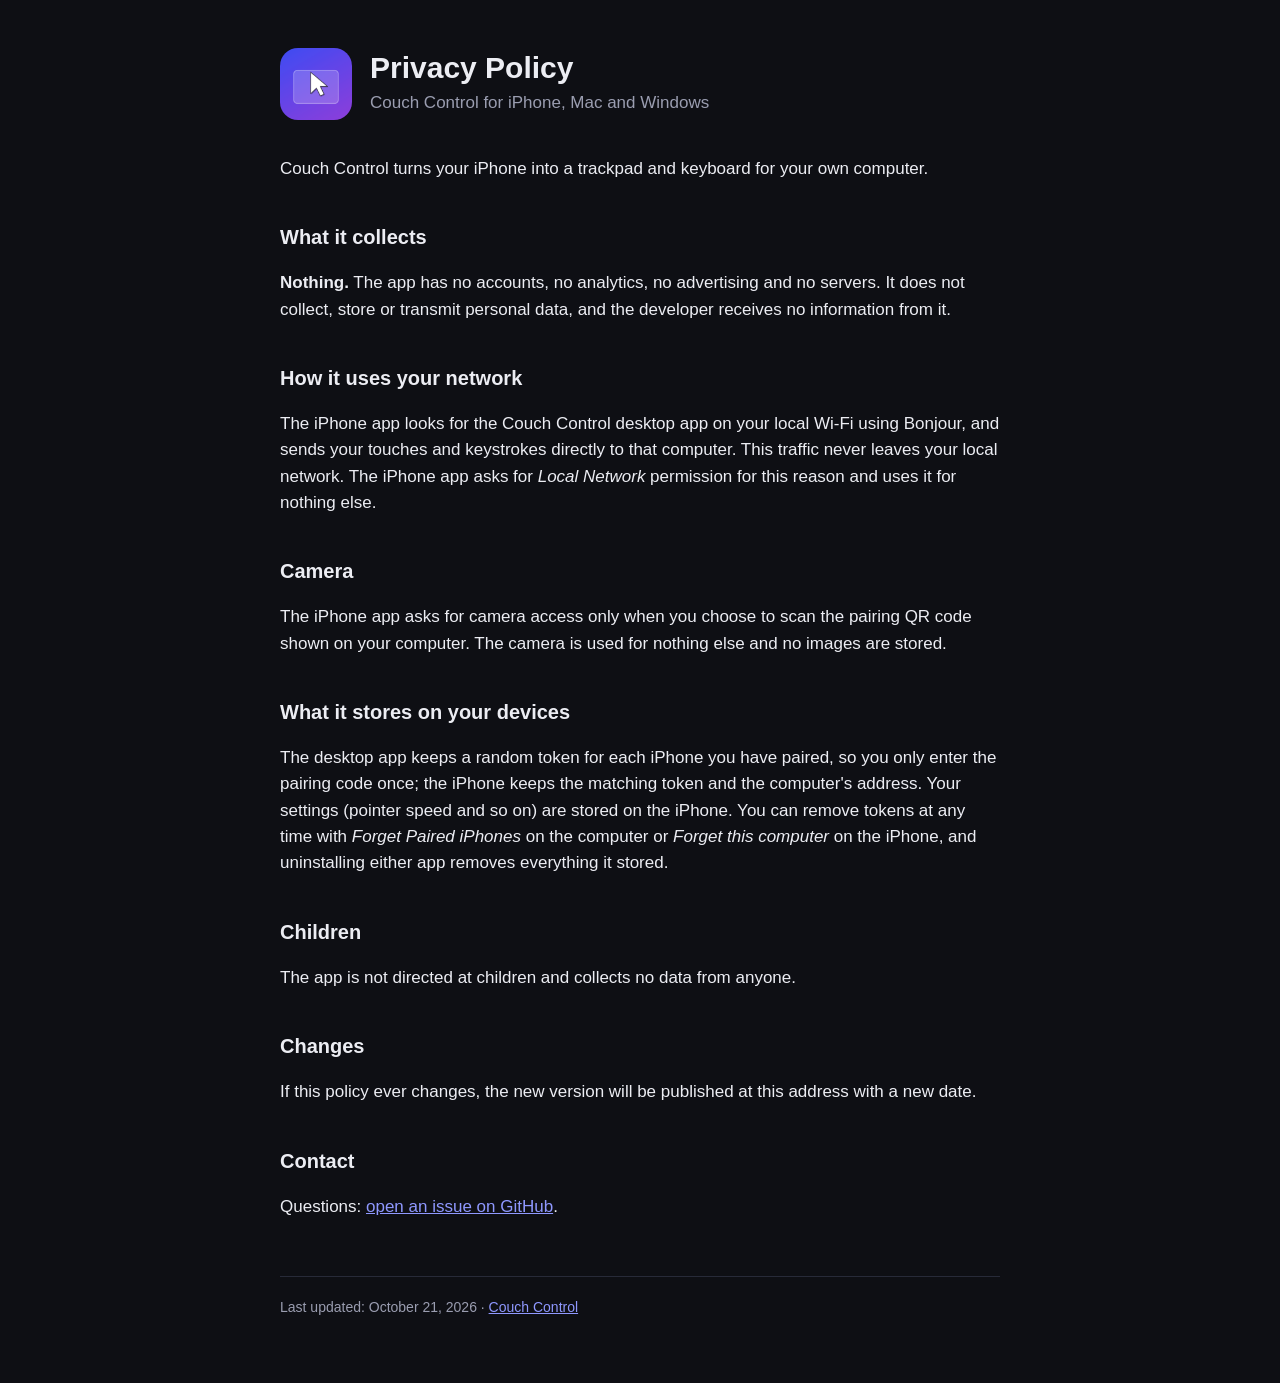
==== docs/privacy.html @ a5ca00cc "Project site and privacy policy for GitHub Pages docs/ holds a landing page with download links, a g" ====
<!doctype html>
<html lang="en">
<head>
<meta charset="utf-8">
<meta name="viewport" content="width=device-width, initial-scale=1">
<title>Couch Control — Privacy Policy</title>
<link rel="icon" href="icon.png">
<link rel="stylesheet" href="style.css">
</head>
<body>
<main>
  <header>
    <img src="icon.png" alt="">
    <div>
      <h1>Privacy Policy</h1>
      <p>Couch Control for iPhone, Mac and Windows</p>
    </div>
  </header>

  <p>Couch Control turns your iPhone into a trackpad and keyboard for your own computer.</p>

  <h2>What it collects</h2>
  <p><strong>Nothing.</strong> The app has no accounts, no analytics, no advertising and no servers. It does not collect, store or transmit personal data, and the developer receives no information from it.</p>

  <h2>How it uses your network</h2>
  <p>The iPhone app looks for the Couch Control desktop app on your local Wi-Fi using Bonjour, and sends your touches and keystrokes directly to that computer. This traffic never leaves your local network. The iPhone app asks for <em>Local Network</em> permission for this reason and uses it for nothing else.</p>

  <h2>Camera</h2>
  <p>The iPhone app asks for camera access only when you choose to scan the pairing QR code shown on your computer. The camera is used for nothing else and no images are stored.</p>

  <h2>What it stores on your devices</h2>
  <p>The desktop app keeps a random token for each iPhone you have paired, so you only enter the pairing code once; the iPhone keeps the matching token and the computer's address. Your settings (pointer speed and so on) are stored on the iPhone. You can remove tokens at any time with <em>Forget Paired iPhones</em> on the computer or <em>Forget this computer</em> on the iPhone, and uninstalling either app removes everything it stored.</p>

  <h2>Children</h2>
  <p>The app is not directed at children and collects no data from anyone.</p>

  <h2>Changes</h2>
  <p>If this policy ever changes, the new version will be published at this address with a new date.</p>

  <h2>Contact</h2>
  <p>Questions: <a href="https://github.com/sebastianvidal/couch-control/issues">open an issue on GitHub</a>.</p>

  <footer>Last updated: October 21, 2026 · <a href="index.html">Couch Control</a></footer>
</main>
</body>
</html>
---- docs/style.css ----
:root {
  color-scheme: dark;
  --bg: #0e0f14;
  --panel: #181a23;
  --text: #ecedf3;
  --muted: #9a9db0;
  --accent: #5a66f2;
  --accent-2: #8c40d9;
  --border: #272a38;
}
* { box-sizing: border-box; }
html, body { margin: 0; }
body {
  font: 17px/1.55 -apple-system, BlinkMacSystemFont, "Segoe UI", Inter, sans-serif;
  background: var(--bg);
  color: var(--text);
  -webkit-font-smoothing: antialiased;
}
main { max-width: 760px; margin: 0 auto; padding: 48px 20px 64px; }
header { display: flex; align-items: center; gap: 18px; margin-bottom: 36px; }
header img { width: 72px; height: 72px; border-radius: 18px; }
header h1 { font-size: 30px; margin: 0; line-height: 1.1; }
header p { margin: 6px 0 0; color: var(--muted); }
.hero { font-size: 22px; font-weight: 500; margin: 0 0 24px; }
.buttons { display: flex; flex-wrap: wrap; gap: 12px; margin: 28px 0 44px; }
.btn {
  display: inline-block; padding: 12px 20px; border-radius: 12px; text-decoration: none;
  font-weight: 600; color: #fff; background: linear-gradient(135deg, var(--accent), var(--accent-2));
}
.btn.secondary { background: var(--panel); border: 1px solid var(--border); color: var(--text); }
h2 { font-size: 20px; margin: 40px 0 12px; }
p, li { color: var(--text); }
.muted { color: var(--muted); }
ol, ul { padding-left: 22px; }
li { margin: 6px 0; }
table { width: 100%; border-collapse: collapse; font-size: 15px; }
th, td { text-align: left; padding: 9px 10px; border-bottom: 1px solid var(--border); vertical-align: top; }
th { color: var(--muted); font-weight: 500; }
code { background: var(--panel); border: 1px solid var(--border); padding: 1px 6px; border-radius: 6px; font-size: 14px; }
footer { margin-top: 56px; padding-top: 20px; border-top: 1px solid var(--border); color: var(--muted); font-size: 14px; }
a { color: #8f98ff; }
@media (max-width: 480px) {
  header { flex-direction: column; align-items: flex-start; }
  header h1 { font-size: 26px; }
  .hero { font-size: 19px; }
}
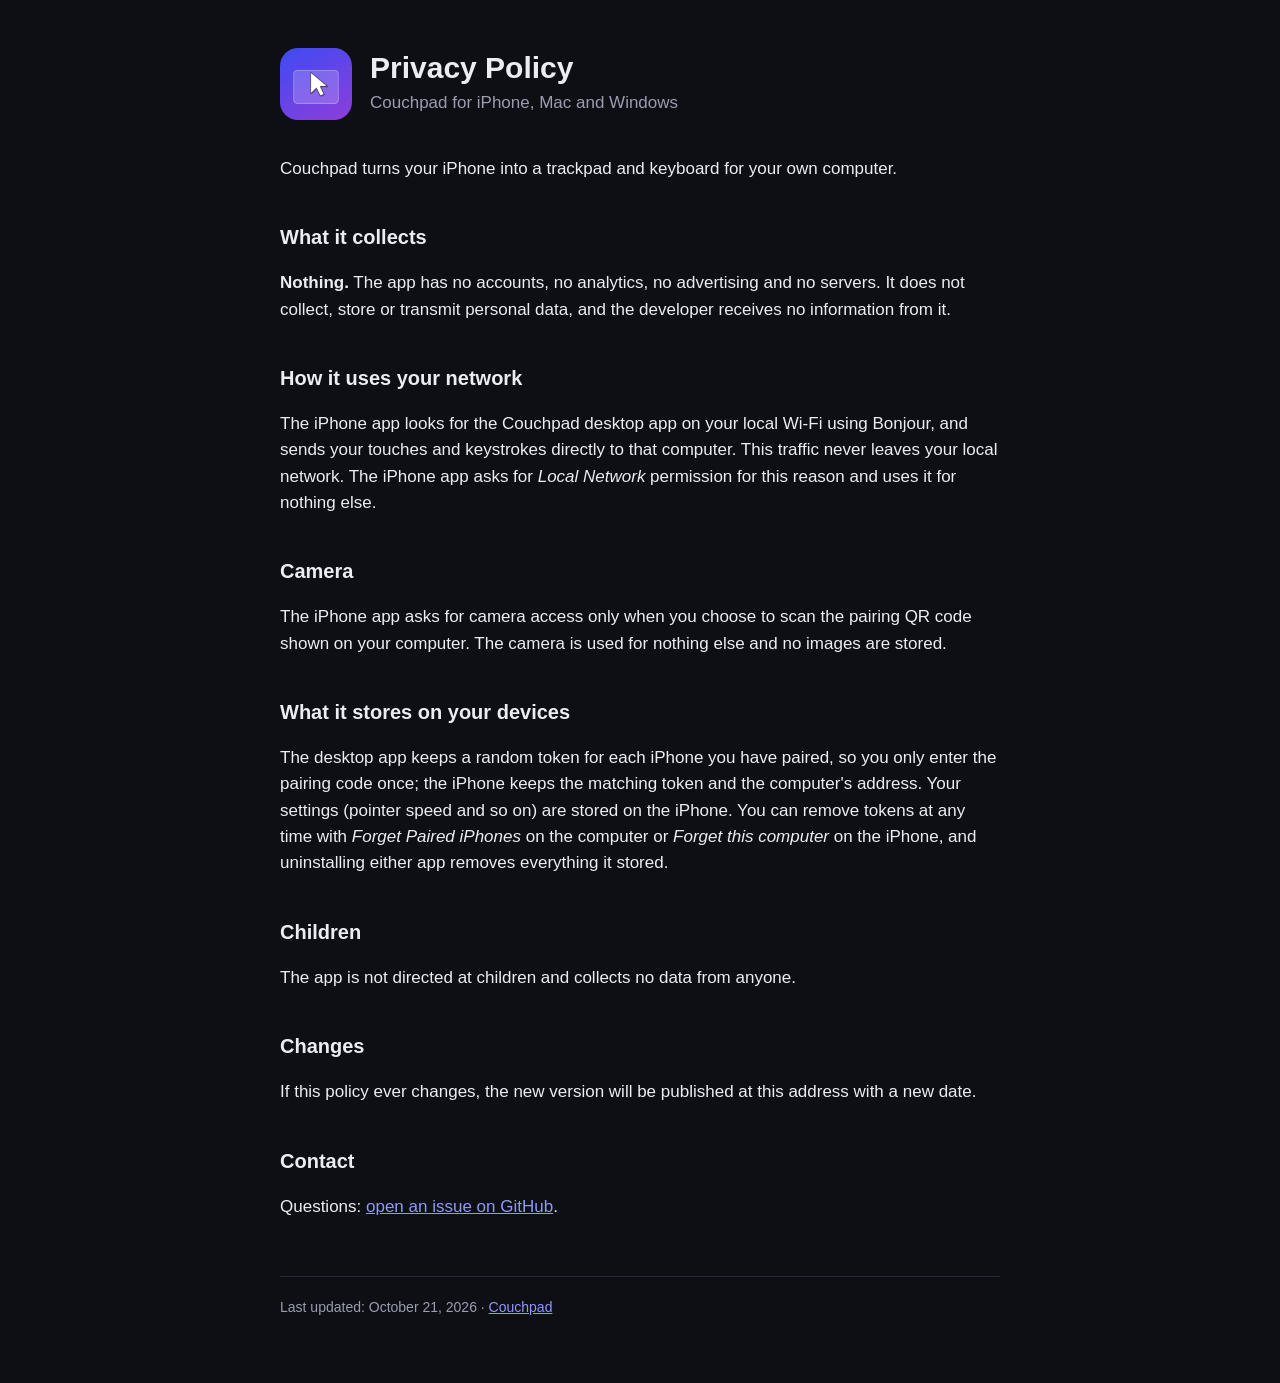
==== commit a5b782fb: "Rename to Couchpad "Couch Control" is taken on the App Store. User-facing names, window titles, prod" ====
--- a/docs/privacy.html
+++ b/docs/privacy.html
@@ -3,7 +3,7 @@
 <head>
 <meta charset="utf-8">
 <meta name="viewport" content="width=device-width, initial-scale=1">
-<title>Couch Control — Privacy Policy</title>
+<title>Couchpad — Privacy Policy</title>
 <link rel="icon" href="icon.png">
 <link rel="stylesheet" href="style.css">
 </head>
@@ -13,17 +13,17 @@
     <img src="icon.png" alt="">
     <div>
       <h1>Privacy Policy</h1>
-      <p>Couch Control for iPhone, Mac and Windows</p>
+      <p>Couchpad for iPhone, Mac and Windows</p>
     </div>
   </header>
 
-  <p>Couch Control turns your iPhone into a trackpad and keyboard for your own computer.</p>
+  <p>Couchpad turns your iPhone into a trackpad and keyboard for your own computer.</p>
 
   <h2>What it collects</h2>
   <p><strong>Nothing.</strong> The app has no accounts, no analytics, no advertising and no servers. It does not collect, store or transmit personal data, and the developer receives no information from it.</p>
 
   <h2>How it uses your network</h2>
-  <p>The iPhone app looks for the Couch Control desktop app on your local Wi-Fi using Bonjour, and sends your touches and keystrokes directly to that computer. This traffic never leaves your local network. The iPhone app asks for <em>Local Network</em> permission for this reason and uses it for nothing else.</p>
+  <p>The iPhone app looks for the Couchpad desktop app on your local Wi-Fi using Bonjour, and sends your touches and keystrokes directly to that computer. This traffic never leaves your local network. The iPhone app asks for <em>Local Network</em> permission for this reason and uses it for nothing else.</p>
 
   <h2>Camera</h2>
   <p>The iPhone app asks for camera access only when you choose to scan the pairing QR code shown on your computer. The camera is used for nothing else and no images are stored.</p>
@@ -38,9 +38,9 @@
   <p>If this policy ever changes, the new version will be published at this address with a new date.</p>
 
   <h2>Contact</h2>
-  <p>Questions: <a href="https://github.com/sebastianvidal/couch-control/issues">open an issue on GitHub</a>.</p>
+  <p>Questions: <a href="https://github.com/sebastianvidal/couchpad/issues">open an issue on GitHub</a>.</p>
 
-  <footer>Last updated: October 21, 2026 · <a href="index.html">Couch Control</a></footer>
+  <footer>Last updated: October 21, 2026 · <a href="index.html">Couchpad</a></footer>
 </main>
 </body>
 </html>
